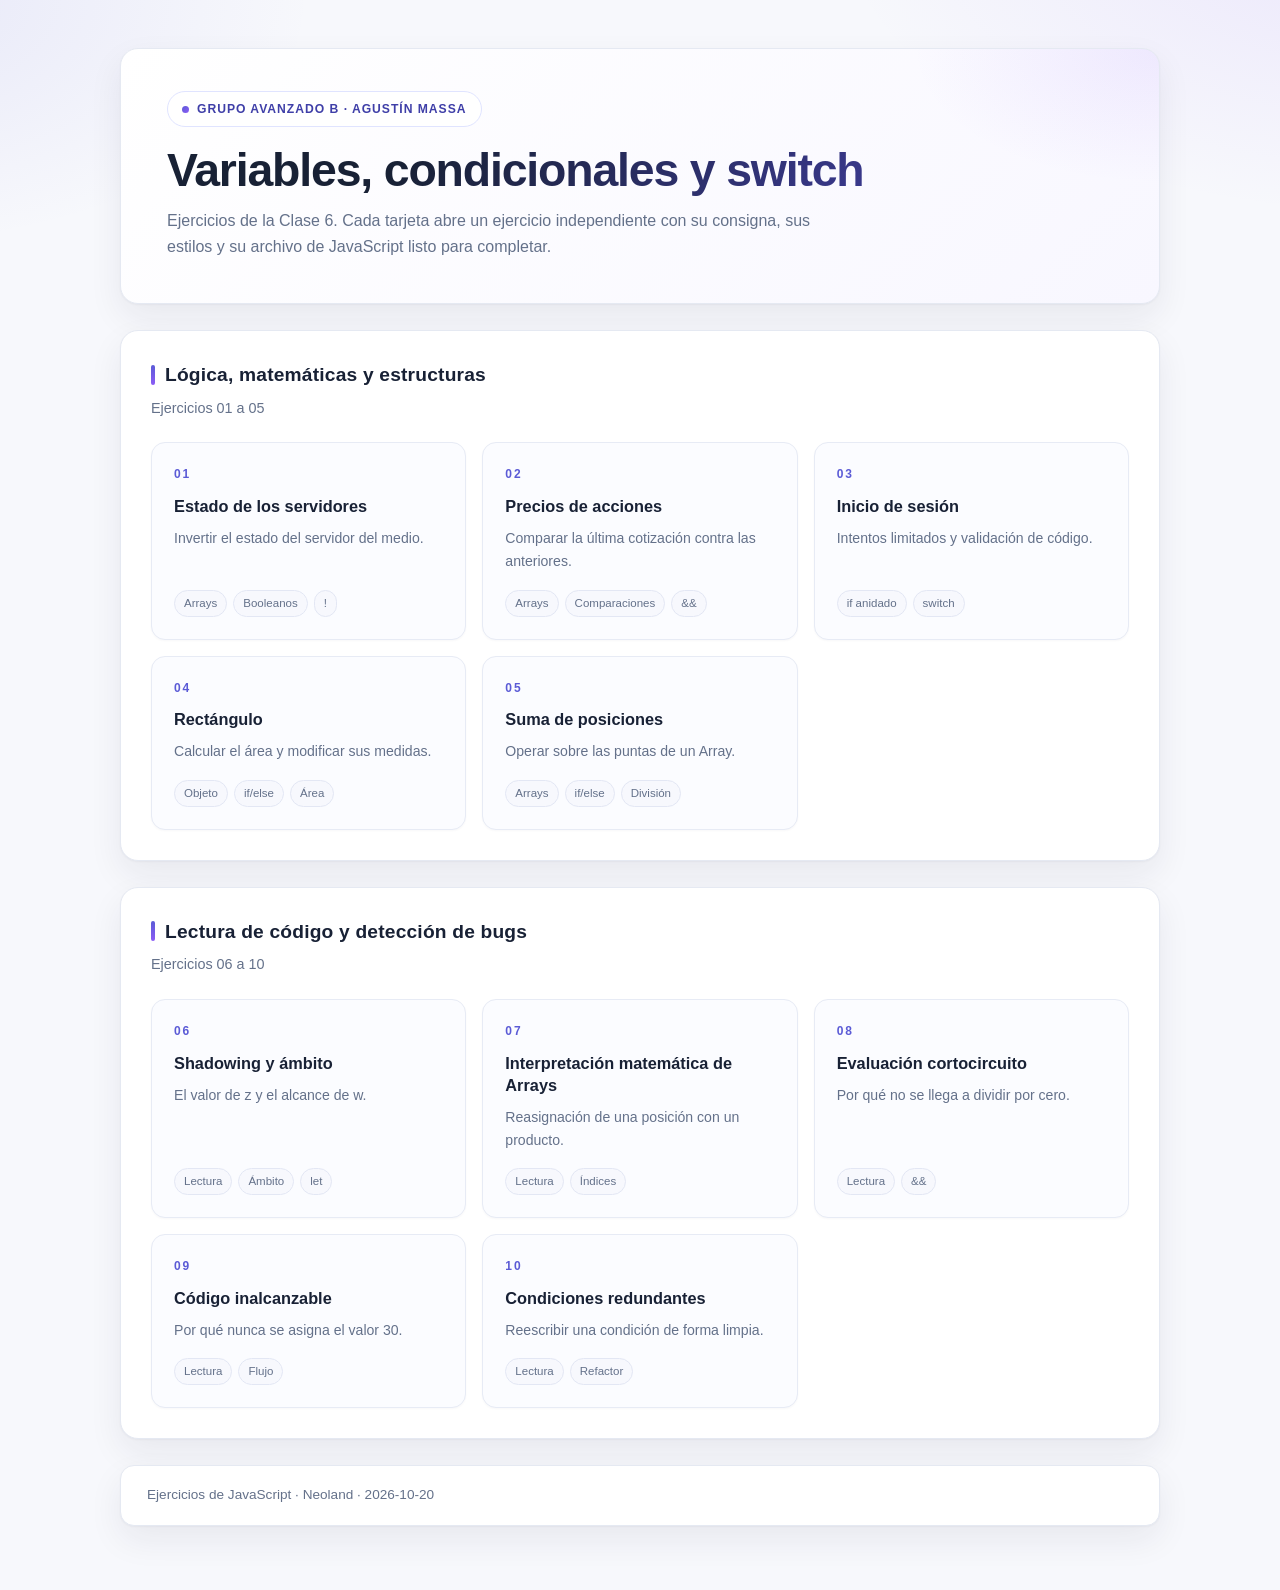
==== index.html @ 8ac261c7 "ejercicios" ====
<!DOCTYPE html>
<html lang="es">
<head>
  <meta charset="UTF-8">
  <meta name="viewport" content="width=device-width, initial-scale=1.0">
  <title>Ejercicios · Variables, condicionales y switch | Grupo Avanzado B</title>
  <link rel="stylesheet" href="assets/css/style.css">
</head>
<body>
  <header class="encabezado">
    <p class="etiqueta">Grupo Avanzado B · Agustín Massa</p>
    <h1>Variables, condicionales y switch</h1>
    <p class="subtitulo">
      Ejercicios de la Clase 6. Cada tarjeta abre un ejercicio independiente con su
      consigna, sus estilos y su archivo de JavaScript listo para completar.
    </p>
  </header>

  <main>
    <section class="seccion">
      <h2>Lógica, matemáticas y estructuras</h2>
      <p class="descripcion">Ejercicios 01 a 05</p>

      <div class="grid">
        <a class="tarjeta" href="01-servidores/index.html">
          <span class="numero">01</span>
          <h3>Estado de los servidores</h3>
          <p>Invertir el estado del servidor del medio.</p>
          <div class="tags">
            <span>Arrays</span>
            <span>Booleanos</span>
            <span>!</span>
          </div>
        </a>

        <a class="tarjeta" href="02-precios-acciones/index.html">
          <span class="numero">02</span>
          <h3>Precios de acciones</h3>
          <p>Comparar la última cotización contra las anteriores.</p>
          <div class="tags">
            <span>Arrays</span>
            <span>Comparaciones</span>
            <span>&amp;&amp;</span>
          </div>
        </a>

        <a class="tarjeta" href="03-login-anidado/index.html">
          <span class="numero">03</span>
          <h3>Inicio de sesión</h3>
          <p>Intentos limitados y validación de código.</p>
          <div class="tags">
            <span>if anidado</span>
            <span>switch</span>
          </div>
        </a>

        <a class="tarjeta" href="04-rectangulo/index.html">
          <span class="numero">04</span>
          <h3>Rectángulo</h3>
          <p>Calcular el área y modificar sus medidas.</p>
          <div class="tags">
            <span>Objeto</span>
            <span>if/else</span>
            <span>Área</span>
          </div>
        </a>

        <a class="tarjeta" href="05-suma-posiciones/index.html">
          <span class="numero">05</span>
          <h3>Suma de posiciones</h3>
          <p>Operar sobre las puntas de un Array.</p>
          <div class="tags">
            <span>Arrays</span>
            <span>if/else</span>
            <span>División</span>
          </div>
        </a>
      </div>
    </section>

    <section class="seccion">
      <h2>Lectura de código y detección de bugs</h2>
      <p class="descripcion">Ejercicios 06 a 10</p>

      <div class="grid">
        <a class="tarjeta" href="06-shadowing-ambito/index.html">
          <span class="numero">06</span>
          <h3>Shadowing y ámbito</h3>
          <p>El valor de z y el alcance de w.</p>
          <div class="tags">
            <span>Lectura</span>
            <span>Ámbito</span>
            <span>let</span>
          </div>
        </a>

        <a class="tarjeta" href="07-arrays-matematica/index.html">
          <span class="numero">07</span>
          <h3>Interpretación matemática de Arrays</h3>
          <p>Reasignación de una posición con un producto.</p>
          <div class="tags">
            <span>Lectura</span>
            <span>Índices</span>
          </div>
        </a>

        <a class="tarjeta" href="08-cortocircuito/index.html">
          <span class="numero">08</span>
          <h3>Evaluación cortocircuito</h3>
          <p>Por qué no se llega a dividir por cero.</p>
          <div class="tags">
            <span>Lectura</span>
            <span>&amp;&amp;</span>
          </div>
        </a>

        <a class="tarjeta" href="09-codigo-inalcanzable/index.html">
          <span class="numero">09</span>
          <h3>Código inalcanzable</h3>
          <p>Por qué nunca se asigna el valor 30.</p>
          <div class="tags">
            <span>Lectura</span>
            <span>Flujo</span>
          </div>
        </a>

        <a class="tarjeta" href="10-condiciones-redundantes/index.html">
          <span class="numero">10</span>
          <h3>Condiciones redundantes</h3>
          <p>Reescribir una condición de forma limpia.</p>
          <div class="tags">
            <span>Lectura</span>
            <span>Refactor</span>
          </div>
        </a>
      </div>
    </section>
  </main>

  <footer class="pie">
    <p>Ejercicios de JavaScript · Neoland · 2026-10-20</p>
  </footer>
</body>
</html>
---- assets/css/style.css ----
/* ============================================================
   Portal de ejercicios · Estilos
   ============================================================ */

:root {
  --fondo: #f7f8fc;
  --superficie: #ffffff;
  --texto: #182135;
  --texto-suave: #64718a;
  --borde: #e5e9f2;
  --acento: #5b5bd6;
  --acento-2: #8b5cf6;
  --acento-oscuro: #3f3fa8;
  --acento-suave: #eef0ff;
  --radio: 18px;
  --sombra: 0 1px 2px rgba(23, 32, 51, 0.04), 0 14px 34px rgba(23, 32, 51, 0.07);
}

* {
  box-sizing: border-box;
}

body {
  margin: 0;
  padding: 0 24px 64px;
  min-height: 100vh;
  font-family: "Segoe UI", Roboto, "Helvetica Neue", Arial, sans-serif;
  line-height: 1.65;
  color: var(--texto);
  background-color: var(--fondo);
  background-image:
    radial-gradient(60rem 32rem at 110% -10%, rgba(139, 92, 246, 0.12), transparent 60%),
    radial-gradient(50rem 28rem at -10% 0%, rgba(91, 91, 214, 0.10), transparent 55%);
  background-repeat: no-repeat;
  background-attachment: fixed;
}

.encabezado {
  max-width: 1040px;
  margin: 48px auto 26px;
  padding: 42px 46px;
  border: 1px solid var(--borde);
  border-radius: var(--radio);
  background-image:
    radial-gradient(22rem 12rem at 100% 0%, rgba(139, 92, 246, 0.10), transparent 70%),
    linear-gradient(135deg, #ffffff 0%, #f8f7ff 100%);
  background-color: var(--superficie);
  box-shadow: var(--sombra);
}

.etiqueta {
  display: inline-flex;
  align-items: center;
  gap: 8px;
  margin: 0 0 18px;
  padding: 7px 14px;
  border: 1px solid #e0e4ff;
  border-radius: 999px;
  background: rgba(255, 255, 255, 0.9);
  color: var(--acento-oscuro);
  font-size: 0.76rem;
  font-weight: 700;
  letter-spacing: 0.08em;
  text-transform: uppercase;
}

.etiqueta::before {
  content: "";
  width: 7px;
  height: 7px;
  border-radius: 50%;
  background: linear-gradient(135deg, var(--acento), var(--acento-2));
}

h1 {
  margin: 0 0 12px;
  font-size: clamp(2rem, 4.5vw, 2.9rem);
  font-weight: 800;
  letter-spacing: -0.025em;
  line-height: 1.1;
  background: linear-gradient(120deg, #182135 25%, #4a44b8 100%);
  -webkit-background-clip: text;
  background-clip: text;
  -webkit-text-fill-color: transparent;
}

.subtitulo {
  max-width: 660px;
  margin: 0;
  color: var(--texto-suave);
  font-size: 1rem;
}

main {
  max-width: 1040px;
  margin: 0 auto;
}

.seccion {
  padding: 28px 30px 30px;
  border: 1px solid var(--borde);
  border-radius: var(--radio);
  background: var(--superficie);
  box-shadow: var(--sombra);
}

.seccion + .seccion {
  margin-top: 26px;
}

.seccion h2 {
  display: flex;
  align-items: center;
  gap: 10px;
  margin: 0 0 6px;
  font-size: 1.2rem;
  font-weight: 700;
  letter-spacing: 0.01em;
}

.seccion h2::before {
  content: "";
  flex: none;
  width: 4px;
  height: 20px;
  border-radius: 999px;
  background: linear-gradient(180deg, var(--acento), var(--acento-2));
}

.seccion .descripcion {
  margin: 0 0 22px;
  color: var(--texto-suave);
  font-size: 0.9rem;
}

.grid {
  display: grid;
  grid-template-columns: repeat(auto-fill, minmax(255px, 1fr));
  gap: 16px;
}

.tarjeta {
  position: relative;
  display: flex;
  flex-direction: column;
  gap: 10px;
  overflow: hidden;
  padding: 22px;
  border: 1px solid #e7ebf5;
  border-radius: 14px;
  background: #fbfcff;
  box-shadow: 0 1px 2px rgba(23, 32, 51, 0.03);
  color: inherit;
  text-decoration: none;
  transition: transform 0.18s ease, border-color 0.18s ease, box-shadow 0.18s ease, background-color 0.18s ease;
}

.tarjeta::before {
  content: "";
  position: absolute;
  inset: 0 0 auto 0;
  height: 3px;
  background: linear-gradient(90deg, var(--acento), var(--acento-2));
  opacity: 0;
  transition: opacity 0.18s ease;
}

.tarjeta::after {
  content: "→";
  position: absolute;
  top: 20px;
  right: 22px;
  color: var(--acento);
  font-size: 1.1rem;
  opacity: 0;
  transform: translateX(-5px);
  transition: opacity 0.18s ease, transform 0.18s ease;
}

.tarjeta:hover,
.tarjeta:focus-visible {
  transform: translateY(-4px);
  border-color: #cfd5f5;
  background: var(--superficie);
  box-shadow: 0 18px 40px rgba(23, 32, 51, 0.12);
  outline: none;
}

.tarjeta:hover::before,
.tarjeta:focus-visible::before,
.tarjeta:hover::after,
.tarjeta:focus-visible::after {
  opacity: 1;
}

.tarjeta:hover::after,
.tarjeta:focus-visible::after {
  transform: none;
}

.numero {
  color: var(--acento);
  font-size: 0.75rem;
  font-weight: 800;
  letter-spacing: 0.16em;
}

.tarjeta h3 {
  margin: 0;
  font-size: 1.02rem;
  font-weight: 700;
  line-height: 1.35;
}

.tarjeta p {
  margin: 0;
  color: var(--texto-suave);
  font-size: 0.88rem;
}

.tags {
  display: flex;
  flex-wrap: wrap;
  gap: 6px;
  margin-top: auto;
  padding-top: 6px;
}

.tags span {
  padding: 3px 9px;
  border: 1px solid #e3e7f4;
  border-radius: 999px;
  background: #f7f8fd;
  color: var(--texto-suave);
  font-size: 0.72rem;
}

.pie {
  max-width: 1040px;
  margin: 26px auto 0;
  padding: 18px 26px;
  border: 1px solid var(--borde);
  border-radius: 14px;
  background: var(--superficie);
  box-shadow: var(--sombra);
  color: var(--texto-suave);
  font-size: 0.85rem;
}

.pie p {
  margin: 0;
}

@media (max-width: 700px) {
  body {
    padding: 0 16px 52px;
  }

  .encabezado {
    margin-top: 32px;
    padding: 30px 24px;
  }

  .seccion {
    padding: 22px 18px 24px;
  }
}
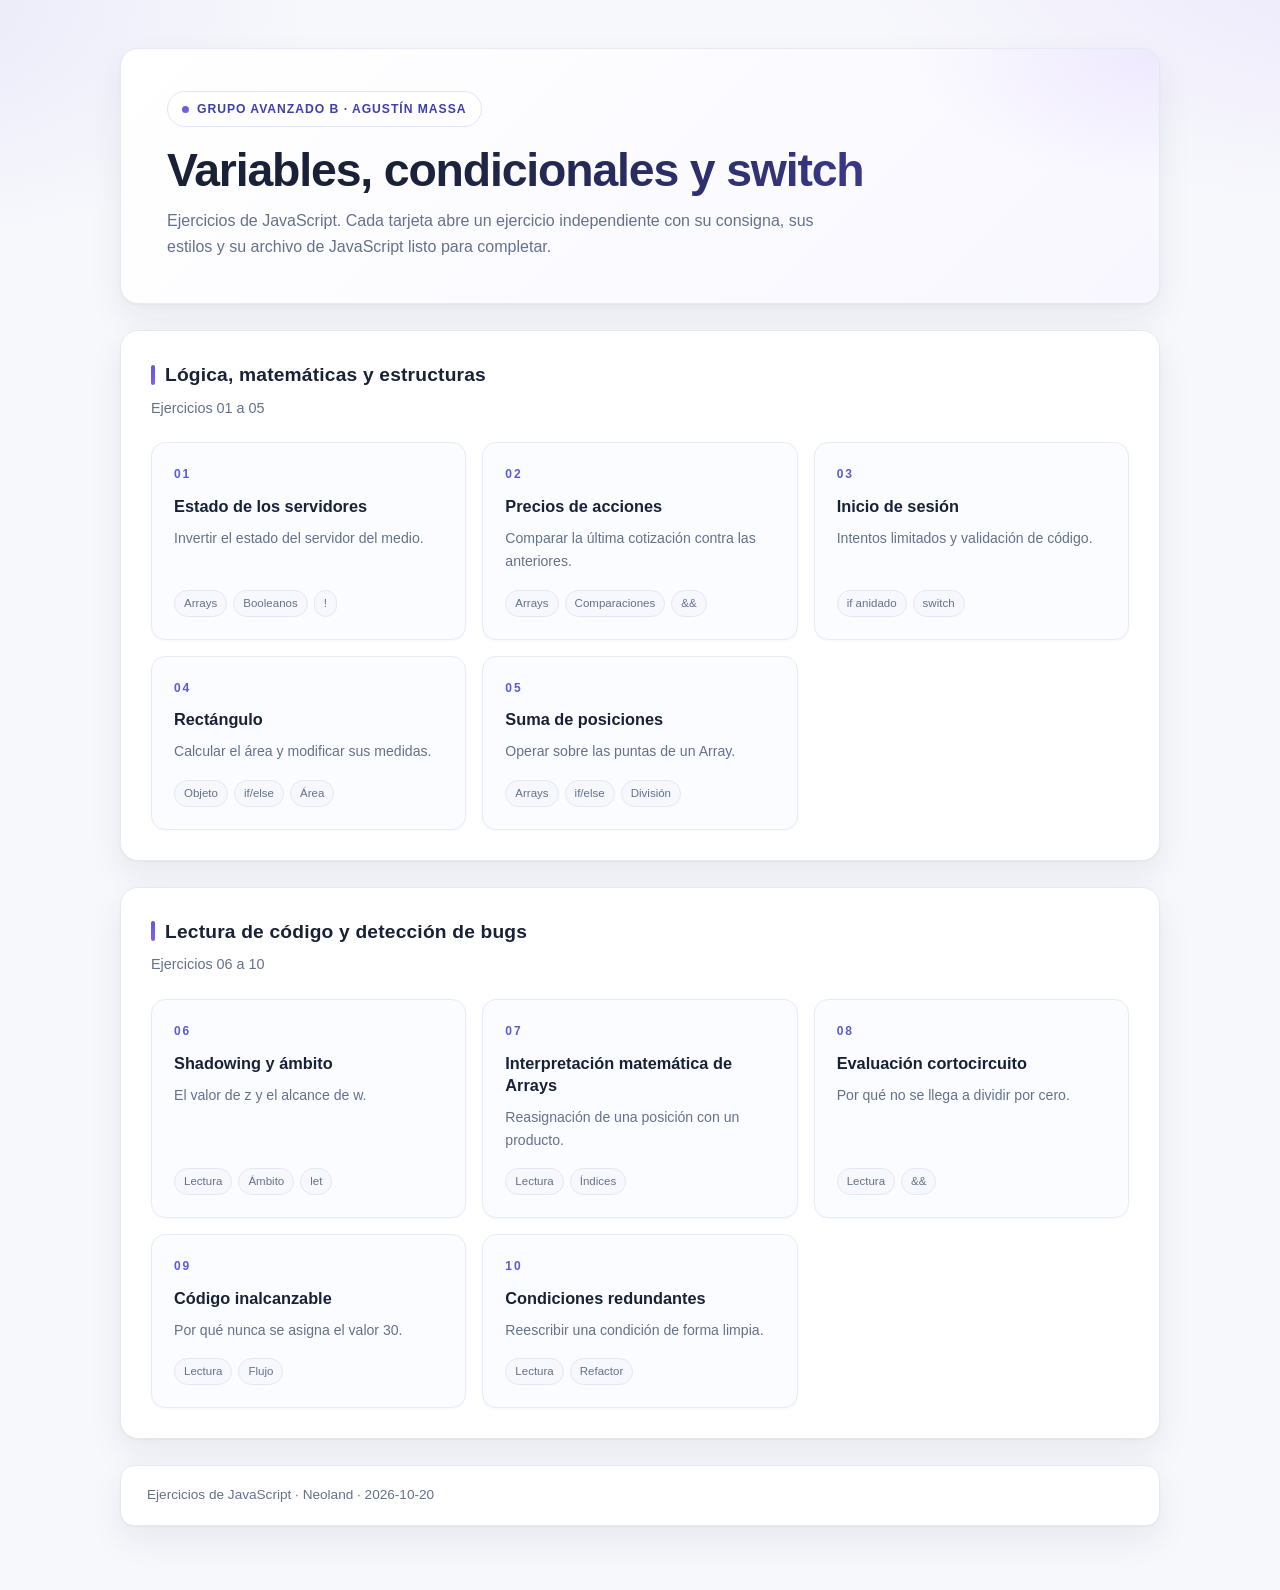
==== commit 4a73b6a7: "ejercicios" ====
--- a/index.html
+++ b/index.html
@@ -11,7 +11,7 @@
     <p class="etiqueta">Grupo Avanzado B · Agustín Massa</p>
     <h1>Variables, condicionales y switch</h1>
     <p class="subtitulo">
-      Ejercicios de la Clase 6. Cada tarjeta abre un ejercicio independiente con su
+      Ejercicios de JavaScript. Cada tarjeta abre un ejercicio independiente con su
       consigna, sus estilos y su archivo de JavaScript listo para completar.
     </p>
   </header>
